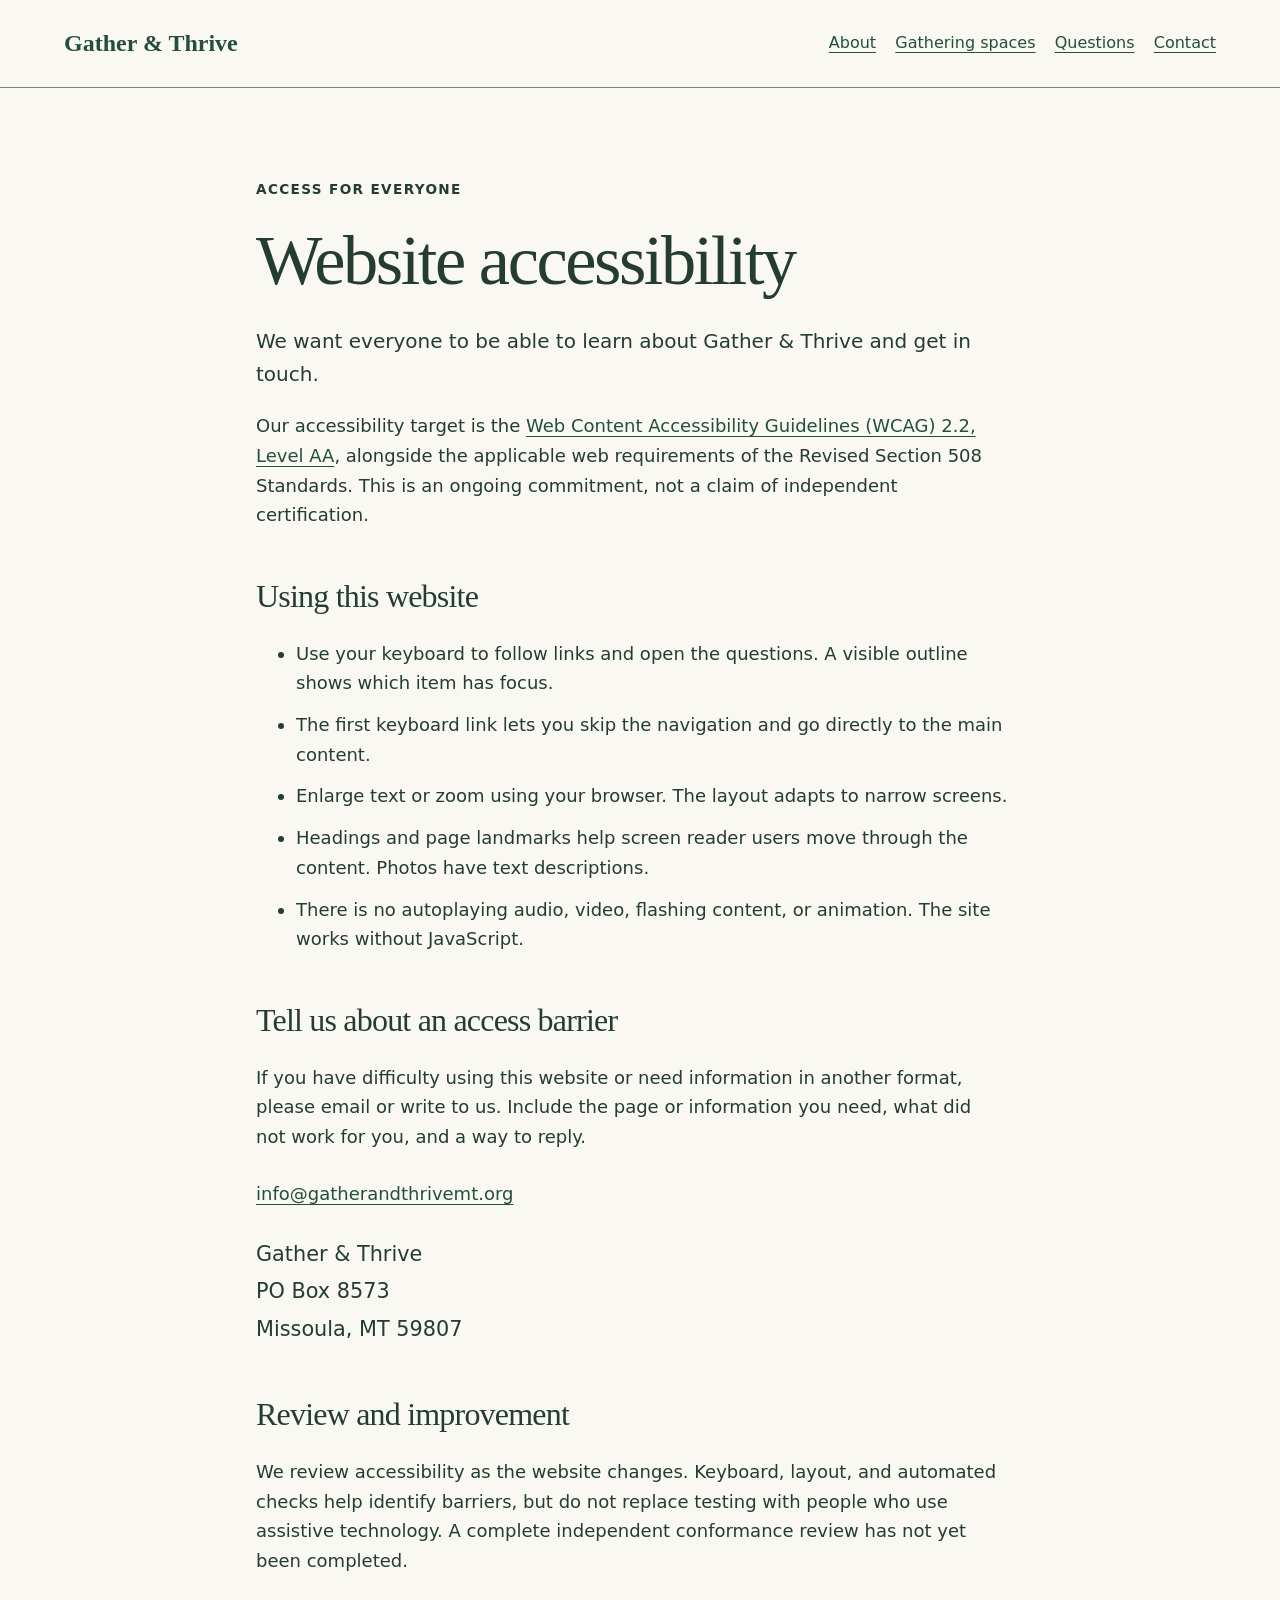
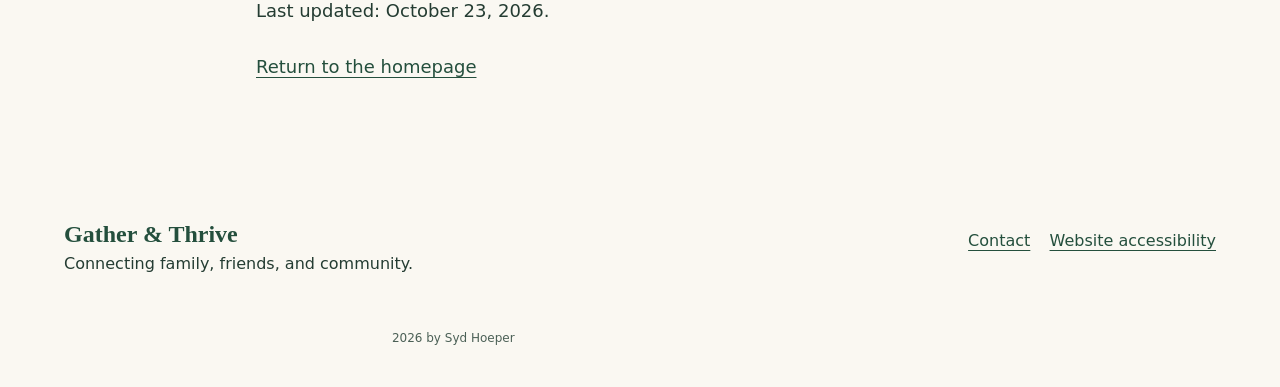
==== accessibility.html @ 0960cd4a "Build accessible Gather & Thrive informational website" ====
<!doctype html>
<html lang="en">
<head><meta charset="utf-8"><meta name="viewport" content="width=device-width, initial-scale=1"><meta name="description" content="Accessibility features and feedback for the Gather & Thrive website."><title>Website accessibility | Gather &amp; Thrive</title><link rel="stylesheet" href="styles.css"></head>
<body>
<a class="skip" href="#main">Skip to main content</a>
<header><div class="wrap header-inner"><a class="brand" href="./" aria-label="Gather and Thrive home">Gather &amp; Thrive</a><nav aria-label="Main"><ul><li><a href="./#about">About</a></li><li><a href="./#spaces">Gathering spaces</a></li><li><a href="./#questions">Questions</a></li><li><a href="./#contact">Contact</a></li></ul></nav></div></header>
<main id="main" tabindex="-1" class="wrap article">
<p class="eyebrow">Access for everyone</p><h1>Website accessibility</h1>
<p class="lead">We want everyone to be able to learn about Gather &amp; Thrive and get in touch.</p>
<p>Our accessibility target is the <a href="https://www.w3.org/TR/WCAG22/">Web Content Accessibility Guidelines (WCAG) 2.2, Level AA</a>, alongside the applicable web requirements of the Revised Section 508 Standards. This is an ongoing commitment, not a claim of independent certification.</p>
<h2>Using this website</h2><ul>
<li>Use your keyboard to follow links and open the questions. A visible outline shows which item has focus.</li>
<li>The first keyboard link lets you skip the navigation and go directly to the main content.</li>
<li>Enlarge text or zoom using your browser. The layout adapts to narrow screens.</li>
<li>Headings and page landmarks help screen reader users move through the content. Photos have text descriptions.</li>
<li>There is no autoplaying audio, video, flashing content, or animation. The site works without JavaScript.</li>
</ul>
<h2>Tell us about an access barrier</h2><p>If you have difficulty using this website or need information in another format, please email or write to us. Include the page or information you need, what did not work for you, and a way to reply.</p>
<p><a class="text-link" href="mailto:info@gatherandthrivemt.org">info@gatherandthrivemt.org</a></p>
<address>Gather &amp; Thrive<br>PO Box 8573<br>Missoula, MT 59807</address>

<h2>Review and improvement</h2><p>We review accessibility as the website changes. Keyboard, layout, and automated checks help identify barriers, but do not replace testing with people who use assistive technology. A complete independent conformance review has not yet been completed.</p>
<p>Last updated: October 23, 2026.</p><a class="text-link" href="./">Return to the homepage</a>
</main>
<footer><div class="wrap footer-inner"><div><a class="brand" href="./">Gather &amp; Thrive</a><p>Connecting family, friends, and community.</p></div><nav aria-label="Footer"><ul><li><a href="./#contact">Contact</a></li><li><a href="accessibility.html" aria-current="page">Website accessibility</a></li></ul></nav></div><p class="wrap site-credit">2026 by Syd Hoeper</p></footer>
</body></html>
---- styles.css ----
/* DESIGN SETTINGS: change these variables to restyle the whole site. */
:root {
  --paper: #faf8f2; --surface: #ffffff; --ink: #243c32; --muted: #4b6056;
  --brand: #244f3d; --soft: #e7eddf; --accent: #eee1c8; --line: #79877b;
  --focus: #174fa1; --heading-font: Georgia, 'Times New Roman', serif;
  --body-font: system-ui, -apple-system, BlinkMacSystemFont, 'Segoe UI', sans-serif;
  --width: 72rem; --radius: .3rem; --section-space: clamp(3rem, 7vw, 6rem);
}
* { box-sizing: border-box; }
html { scroll-padding-top: 1.5rem; }
body { margin: 0; background: var(--paper); color: var(--ink); font: 1.125rem/1.65 var(--body-font); overflow-wrap: anywhere; }
img { display: block; max-width: 100%; height: auto; }
a { color: var(--brand); text-underline-offset: .22em; text-decoration-thickness: .08em; }
a:hover { text-decoration-thickness: .16em; }
a, summary { touch-action: manipulation; }
:focus-visible { outline: 3px solid var(--focus); outline-offset: 5px; }
.skip { position: absolute; left: 1rem; top: 1rem; z-index: 10; background: white; padding: .8rem 1rem; transform: translateY(-200%); }
.skip:focus { transform: none; }
.wrap { width: min(var(--width), calc(100% - 3rem)); margin-inline: auto; }
header { border-bottom: 1px solid var(--line); }
.header-inner { display: flex; align-items: center; justify-content: space-between; gap: 1rem 2rem; padding-block: 1.25rem; flex-wrap: wrap; }
.brand { font: 700 1.5rem/1.3 var(--heading-font); text-decoration: none; padding-block: .5rem; }
nav ul { list-style: none; display: flex; flex-wrap: wrap; gap: .2rem 1.2rem; padding: 0; margin: 0; }
nav a { display: inline-flex; min-height: 44px; align-items: center; font-size: 1rem; }
h1,h2,h3 { font-family: var(--heading-font); font-weight: 400; line-height: 1.15; text-wrap: balance; }
h1 { font-size: clamp(2.8rem, 5.5vw, 4.7rem); margin: 1rem 0 1.5rem; letter-spacing: -.035em; }
h2 { font-size: clamp(2.1rem, 4vw, 3.2rem); margin: 0 0 1.5rem; letter-spacing: -.025em; }
h3 { font-size: 1.7rem; margin: 0 0 1rem; }
p { margin: 0 0 1.25rem; max-width: 65ch; }
.eyebrow { font-size: .85rem; font-weight: 650; letter-spacing: .1em; text-transform: uppercase; }
.hero { display: grid; grid-template-columns: 1.1fr 1fr; align-items: center; gap: clamp(2rem, 5vw, 5rem); padding-block: var(--section-space); }
.hero figure { margin: 0; }
.hero img { width: 100%; aspect-ratio: 1 / 1.08; object-fit: cover; border-radius: 45% 45% var(--radius) var(--radius); }
figcaption { font-size: .875rem; color: var(--muted); margin-top: .75rem; }
.lead { font-size: 1.25rem; }
.actions { display: flex; flex-wrap: wrap; gap: .75rem 1.25rem; align-items: center; margin-block: 2rem 0; }
.button { display: inline-flex; align-items: center; justify-content: center; min-height: 48px; padding: .7rem 1.25rem; background: var(--brand); color: white; border: 2px solid var(--brand); border-radius: var(--radius); font-weight: 600; text-decoration: none; }
.button:hover { text-decoration: underline; }
.text-link { display: inline-flex; align-items: center; min-height: 44px; }
section { padding-block: var(--section-space); }
.hero { padding-block: var(--section-space); }
.soft { background: var(--soft); }
.split { display: grid; grid-template-columns: 1fr 1.4fr; gap: 2rem 5rem; }
.notice { border-left: 4px solid var(--brand); padding: 1rem 1.5rem; background: var(--surface); margin-top: 2rem; }
.notice p:last-child { margin-bottom: 0; }
.section-heading { max-width: 46rem; margin-bottom: 2.5rem; }
.spaces { display: grid; grid-template-columns: 1.1fr 1fr; gap: 3rem; align-items: start; }
.spaces img { width: 100%; aspect-ratio: 4/3; object-fit: cover; border-radius: var(--radius); }
.space + .space { border-top: 1px solid var(--line); padding-top: 2rem; margin-top: 2rem; }
.steps { display: grid; grid-template-columns: repeat(3, 1fr); gap: 2rem; padding: 0; list-style: none; counter-reset: steps; }
.steps li { counter-increment: steps; border-top: 1px solid var(--line); padding-top: 1.5rem; }
.steps li::before { content: '0' counter(steps); display: block; font-size: .875rem; font-weight: 700; margin-bottom: 1rem; }
details { border-top: 1px solid var(--line); padding: .5rem 0; }
details:last-child { border-bottom: 1px solid var(--line); }
summary { cursor: pointer; padding: 1rem .25rem; min-height: 48px; font-weight: 650; }
details p { padding: .25rem 1.5rem; }
.contact { background: var(--accent); }
address { font-style: normal; font-size: 1.3rem; line-height: 1.8; }
.contact-box { background: var(--paper); padding: clamp(1.5rem, 4vw, 3rem); border-radius: var(--radius); }
.small { font-size: 1rem; color: var(--muted); }
footer { padding-block: 2.5rem; }
.footer-inner { display: flex; gap: 1rem 3rem; flex-wrap: wrap; justify-content: space-between; }
footer p { font-size: 1rem; }
.article { max-width: 48rem; padding-block: var(--section-space); }
.article h2 { font-size: 2rem; margin-top: 3rem; }
.article li { margin-bottom: .75rem; }
@media (max-width: 48rem) {
  .hero,.split,.spaces,.steps { grid-template-columns: 1fr; }
  .hero figure { max-width: 36rem; }
  .hero img { aspect-ratio: 4/3; border-radius: var(--radius); }
  .header-inner { align-items: start; }
  nav ul { gap: .2rem 1rem; }
  .wrap { width: calc(100% - 2.5rem); }
}
@media (forced-colors: active) {
 .button { border: 2px solid ButtonText; }
 :focus-visible { outline-color: Highlight; }
}
@media print { .skip,header nav,.actions { display: none; } body { font-size: 12pt; } section,.hero { padding-block: 1rem; } .hero img { max-height: 15rem; width: auto; } }

/* Small credit remains readable and follows browser text-size settings. */
footer .site-credit { font-size: .75rem; line-height: 1.5; color: var(--muted); margin-top: 2rem; margin-bottom: 0; }
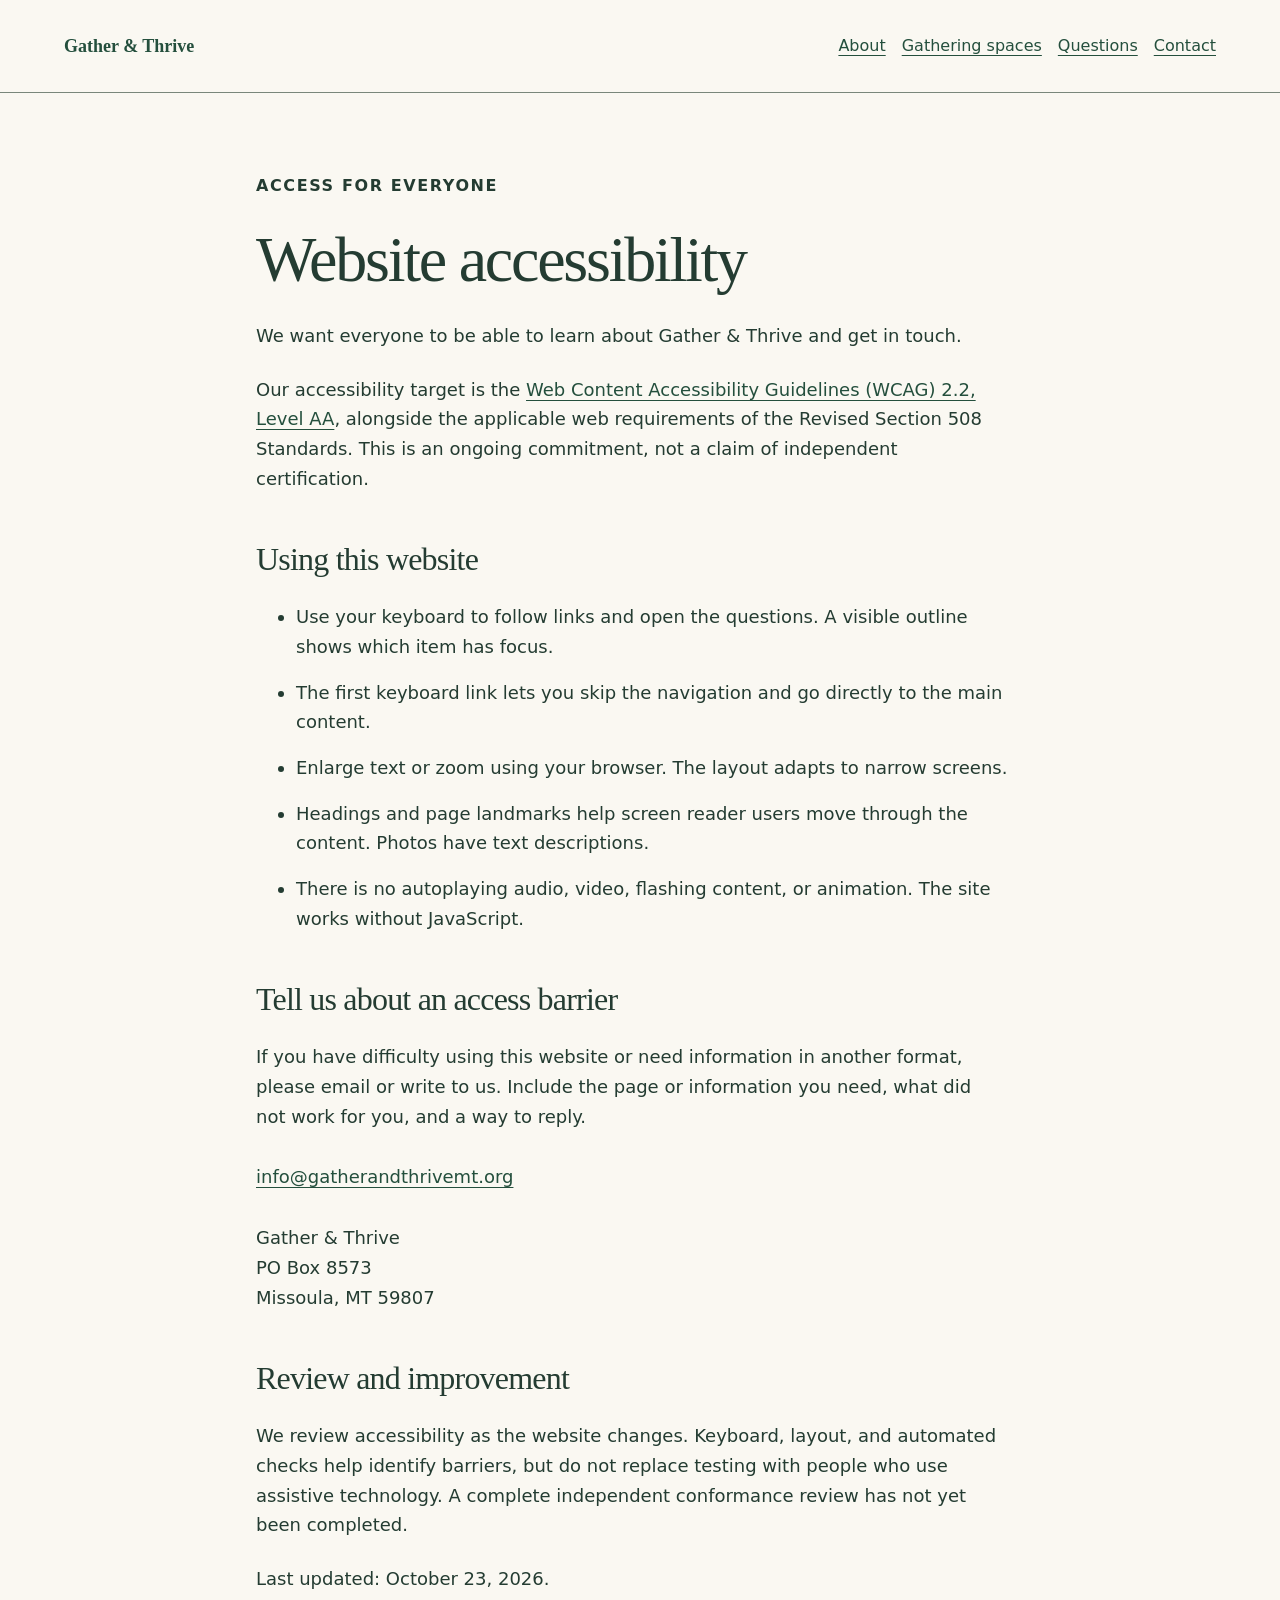
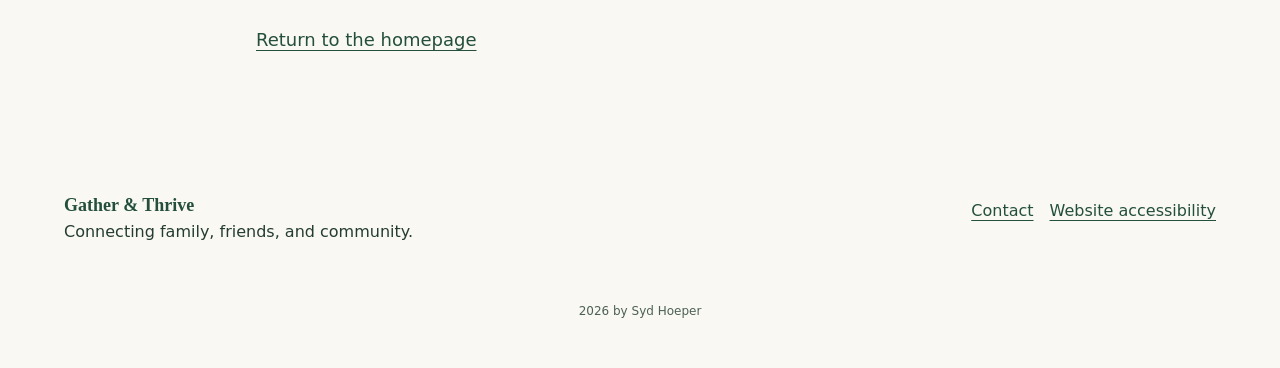
==== commit 93359dca: "Refresh cached stylesheet after design update" ====
--- a/accessibility.html
+++ b/accessibility.html
@@ -1,6 +1,6 @@
 <!doctype html>
 <html lang="en">
-<head><meta charset="utf-8"><meta name="viewport" content="width=device-width, initial-scale=1"><meta name="description" content="Accessibility features and feedback for the Gather & Thrive website."><title>Website accessibility | Gather &amp; Thrive</title><link rel="stylesheet" href="styles.css"></head>
+<head><meta charset="utf-8"><meta name="viewport" content="width=device-width, initial-scale=1"><meta name="description" content="Accessibility features and feedback for the Gather & Thrive website."><title>Website accessibility | Gather &amp; Thrive</title><link rel="stylesheet" href="styles.css?v=a031543"></head>
 <body>
 <a class="skip" href="#main">Skip to main content</a>
 <header><div class="wrap header-inner"><a class="brand" href="./" aria-label="Gather and Thrive home">Gather &amp; Thrive</a><nav aria-label="Main"><ul><li><a href="./#about">About</a></li><li><a href="./#spaces">Gathering spaces</a></li><li><a href="./#questions">Questions</a></li><li><a href="./#contact">Contact</a></li></ul></nav></div></header>
--- a/styles.css
+++ b/styles.css
@@ -4,79 +4,90 @@
   --brand: #244f3d; --soft: #e7eddf; --accent: #eee1c8; --line: #79877b;
   --focus: #174fa1; --heading-font: Georgia, 'Times New Roman', serif;
   --body-font: system-ui, -apple-system, BlinkMacSystemFont, 'Segoe UI', sans-serif;
-  --width: 72rem; --radius: .3rem; --section-space: clamp(3rem, 7vw, 6rem);
+  /* Five purposeful type roles. Only the display size changes on mobile. */
+  --text-credit: .75rem; --text-small: 1rem; --text-body: 1.125rem;
+  --text-heading: 2rem; --text-display: 4rem;
+  --leading-body: 1.65; --leading-heading: 1.15;
+  /* Shared spacing scale: 4, 8, 16, 24, 32, 48, 80px. */
+  --space-1: .25rem; --space-2: .5rem; --space-3: 1rem;
+  --space-4: 1.5rem; --space-5: 2rem; --space-6: 3rem; --space-7: 5rem;
+  --width: 72rem; --radius: .3rem; --section-space: var(--space-7);
 }
 * { box-sizing: border-box; }
-html { scroll-padding-top: 1.5rem; }
-body { margin: 0; background: var(--paper); color: var(--ink); font: 1.125rem/1.65 var(--body-font); overflow-wrap: anywhere; }
+html { scroll-padding-top: var(--space-4); }
+body { margin: 0; background: var(--paper); color: var(--ink); font: var(--text-body)/var(--leading-body) var(--body-font); overflow-wrap: anywhere; }
 img { display: block; max-width: 100%; height: auto; }
 a { color: var(--brand); text-underline-offset: .22em; text-decoration-thickness: .08em; }
 a:hover { text-decoration-thickness: .16em; }
 a, summary { touch-action: manipulation; }
 :focus-visible { outline: 3px solid var(--focus); outline-offset: 5px; }
-.skip { position: absolute; left: 1rem; top: 1rem; z-index: 10; background: white; padding: .8rem 1rem; transform: translateY(-200%); }
+.skip { position: absolute; left: 1rem; top: 1rem; z-index: 10; background: white; padding: var(--space-3) var(--space-3); transform: translateY(-200%); }
 .skip:focus { transform: none; }
 .wrap { width: min(var(--width), calc(100% - 3rem)); margin-inline: auto; }
 header { border-bottom: 1px solid var(--line); }
-.header-inner { display: flex; align-items: center; justify-content: space-between; gap: 1rem 2rem; padding-block: 1.25rem; flex-wrap: wrap; }
-.brand { font: 700 1.5rem/1.3 var(--heading-font); text-decoration: none; padding-block: .5rem; }
-nav ul { list-style: none; display: flex; flex-wrap: wrap; gap: .2rem 1.2rem; padding: 0; margin: 0; }
-nav a { display: inline-flex; min-height: 44px; align-items: center; font-size: 1rem; }
-h1,h2,h3 { font-family: var(--heading-font); font-weight: 400; line-height: 1.15; text-wrap: balance; }
-h1 { font-size: clamp(2.8rem, 5.5vw, 4.7rem); margin: 1rem 0 1.5rem; letter-spacing: -.035em; }
-h2 { font-size: clamp(2.1rem, 4vw, 3.2rem); margin: 0 0 1.5rem; letter-spacing: -.025em; }
-h3 { font-size: 1.7rem; margin: 0 0 1rem; }
-p { margin: 0 0 1.25rem; max-width: 65ch; }
-.eyebrow { font-size: .85rem; font-weight: 650; letter-spacing: .1em; text-transform: uppercase; }
-.hero { display: grid; grid-template-columns: 1.1fr 1fr; align-items: center; gap: clamp(2rem, 5vw, 5rem); padding-block: var(--section-space); }
+.header-inner { display: flex; align-items: center; justify-content: space-between; gap: var(--space-3) var(--space-5); padding-block: var(--space-4); flex-wrap: wrap; }
+.brand { font: 700 var(--text-body)/var(--leading-heading) var(--heading-font); text-decoration: none; padding-block: var(--space-2); }
+nav ul { list-style: none; display: flex; flex-wrap: wrap; gap: var(--space-1) var(--space-3); padding: 0; margin: 0; }
+nav a { display: inline-flex; min-height: 44px; align-items: center; font-size: var(--text-small); }
+h1,h2,h3 { font-family: var(--heading-font); font-weight: 400; line-height: var(--leading-heading); text-wrap: balance; }
+h1 { font-size: var(--text-display); margin: var(--space-3) 0 var(--space-4); letter-spacing: -.035em; }
+h2 { font-size: var(--text-heading); margin: 0 0 var(--space-4); letter-spacing: -.025em; }
+h3 { font-size: var(--text-body); font-family: var(--body-font); font-weight: 650; margin: 0 0 var(--space-3); }
+p { margin: 0 0 var(--space-4); max-width: 65ch; }
+.eyebrow { font-size: var(--text-small); font-weight: 650; letter-spacing: .1em; text-transform: uppercase; }
+.hero { display: grid; grid-template-columns: 1.1fr 1fr; align-items: center; gap: var(--space-6); padding-block: var(--section-space); }
 .hero figure { margin: 0; }
 .hero img { width: 100%; aspect-ratio: 1 / 1.08; object-fit: cover; border-radius: 45% 45% var(--radius) var(--radius); }
-figcaption { font-size: .875rem; color: var(--muted); margin-top: .75rem; }
-.lead { font-size: 1.25rem; }
-.actions { display: flex; flex-wrap: wrap; gap: .75rem 1.25rem; align-items: center; margin-block: 2rem 0; }
-.button { display: inline-flex; align-items: center; justify-content: center; min-height: 48px; padding: .7rem 1.25rem; background: var(--brand); color: white; border: 2px solid var(--brand); border-radius: var(--radius); font-weight: 600; text-decoration: none; }
+figcaption { font-size: var(--text-small); color: var(--muted); margin-top: var(--space-3); }
+.lead { font-size: var(--text-body); }
+.actions { display: flex; flex-wrap: wrap; gap: var(--space-3) var(--space-4); align-items: center; margin-block: var(--space-5) 0; }
+.button { display: inline-flex; align-items: center; justify-content: center; min-height: 48px; padding: var(--space-3) var(--space-4); background: var(--brand); color: white; border: 2px solid var(--brand); border-radius: var(--radius); font-weight: 600; text-decoration: none; }
 .button:hover { text-decoration: underline; }
 .text-link { display: inline-flex; align-items: center; min-height: 44px; }
 section { padding-block: var(--section-space); }
 .hero { padding-block: var(--section-space); }
 .soft { background: var(--soft); }
-.split { display: grid; grid-template-columns: 1fr 1.4fr; gap: 2rem 5rem; }
-.notice { border-left: 4px solid var(--brand); padding: 1rem 1.5rem; background: var(--surface); margin-top: 2rem; }
+.split { display: grid; grid-template-columns: 1fr 1.4fr; gap: var(--space-5) var(--space-7); }
+.notice { border-left: 4px solid var(--brand); padding: var(--space-3) var(--space-4); background: var(--surface); margin-top: var(--space-5); }
 .notice p:last-child { margin-bottom: 0; }
-.section-heading { max-width: 46rem; margin-bottom: 2.5rem; }
-.spaces { display: grid; grid-template-columns: 1.1fr 1fr; gap: 3rem; align-items: start; }
+.section-heading { max-width: 46rem; margin-bottom: var(--space-6); }
+.spaces { display: grid; grid-template-columns: 1.1fr 1fr; gap: var(--space-6); align-items: start; }
 .spaces img { width: 100%; aspect-ratio: 4/3; object-fit: cover; border-radius: var(--radius); }
-.space + .space { border-top: 1px solid var(--line); padding-top: 2rem; margin-top: 2rem; }
-.steps { display: grid; grid-template-columns: repeat(3, 1fr); gap: 2rem; padding: 0; list-style: none; counter-reset: steps; }
+.space + .space { border-top: 1px solid var(--line); padding-top: 2rem; margin-top: var(--space-5); }
+.steps { display: grid; grid-template-columns: repeat(3, 1fr); gap: var(--space-5); padding: 0; list-style: none; counter-reset: steps; }
 .steps li { counter-increment: steps; border-top: 1px solid var(--line); padding-top: 1.5rem; }
-.steps li::before { content: '0' counter(steps); display: block; font-size: .875rem; font-weight: 700; margin-bottom: 1rem; }
-details { border-top: 1px solid var(--line); padding: .5rem 0; }
+.steps li::before { content: '0' counter(steps); display: block; font-size: var(--text-small); font-weight: 700; margin-bottom: var(--space-3); }
+details { border-top: 1px solid var(--line); padding: var(--space-2) 0; }
 details:last-child { border-bottom: 1px solid var(--line); }
-summary { cursor: pointer; padding: 1rem .25rem; min-height: 48px; font-weight: 650; }
-details p { padding: .25rem 1.5rem; }
+summary { cursor: pointer; padding: var(--space-3) var(--space-1); min-height: 48px; font-weight: 650; }
+details p { padding: var(--space-1) var(--space-4); }
 .contact { background: var(--accent); }
-address { font-style: normal; font-size: 1.3rem; line-height: 1.8; }
-.contact-box { background: var(--paper); padding: clamp(1.5rem, 4vw, 3rem); border-radius: var(--radius); }
-.small { font-size: 1rem; color: var(--muted); }
-footer { padding-block: 2.5rem; }
-.footer-inner { display: flex; gap: 1rem 3rem; flex-wrap: wrap; justify-content: space-between; }
-footer p { font-size: 1rem; }
+address { font-style: normal; font-size: var(--text-body); line-height: var(--leading-body); }
+.contact-box { background: var(--paper); padding: var(--space-6); border-radius: var(--radius); }
+.small { font-size: var(--text-small); color: var(--muted); }
+footer { padding-block: var(--space-6); }
+.footer-inner { display: flex; gap: var(--space-3) var(--space-6); flex-wrap: wrap; justify-content: space-between; }
+footer p { font-size: var(--text-small); }
 .article { max-width: 48rem; padding-block: var(--section-space); }
-.article h2 { font-size: 2rem; margin-top: 3rem; }
-.article li { margin-bottom: .75rem; }
+.article h2 { font-size: var(--text-heading); margin-top: var(--space-6); }
+.article li { margin-bottom: var(--space-3); }
 @media (max-width: 48rem) {
+  :root { --text-display: 3rem; --section-space: var(--space-6); }
+  .contact-box { padding: var(--space-4); }
   .hero,.split,.spaces,.steps { grid-template-columns: 1fr; }
   .hero figure { max-width: 36rem; }
   .hero img { aspect-ratio: 4/3; border-radius: var(--radius); }
   .header-inner { align-items: start; }
-  nav ul { gap: .2rem 1rem; }
+  nav ul { gap: var(--space-1) var(--space-3); }
   .wrap { width: calc(100% - 2.5rem); }
 }
 @media (forced-colors: active) {
  .button { border: 2px solid ButtonText; }
  :focus-visible { outline-color: Highlight; }
 }
-@media print { .skip,header nav,.actions { display: none; } body { font-size: 12pt; } section,.hero { padding-block: 1rem; } .hero img { max-height: 15rem; width: auto; } }
+@media print { .skip,header nav,.actions { display: none; } body { font-size: 12pt; } section,.hero { padding-block: var(--space-3); } .hero img { max-height: 15rem; width: auto; } }
 
 /* Small credit remains readable and follows browser text-size settings. */
-footer .site-credit { font-size: .75rem; line-height: 1.5; color: var(--muted); margin-top: 2rem; margin-bottom: 0; }
+footer .site-credit { text-align: center; max-width: none; font-size: var(--text-credit); line-height: 1.5; color: var(--muted); margin-top: var(--space-5); margin-bottom: 0; }
+
+.contact-note { margin-top: var(--space-4); }
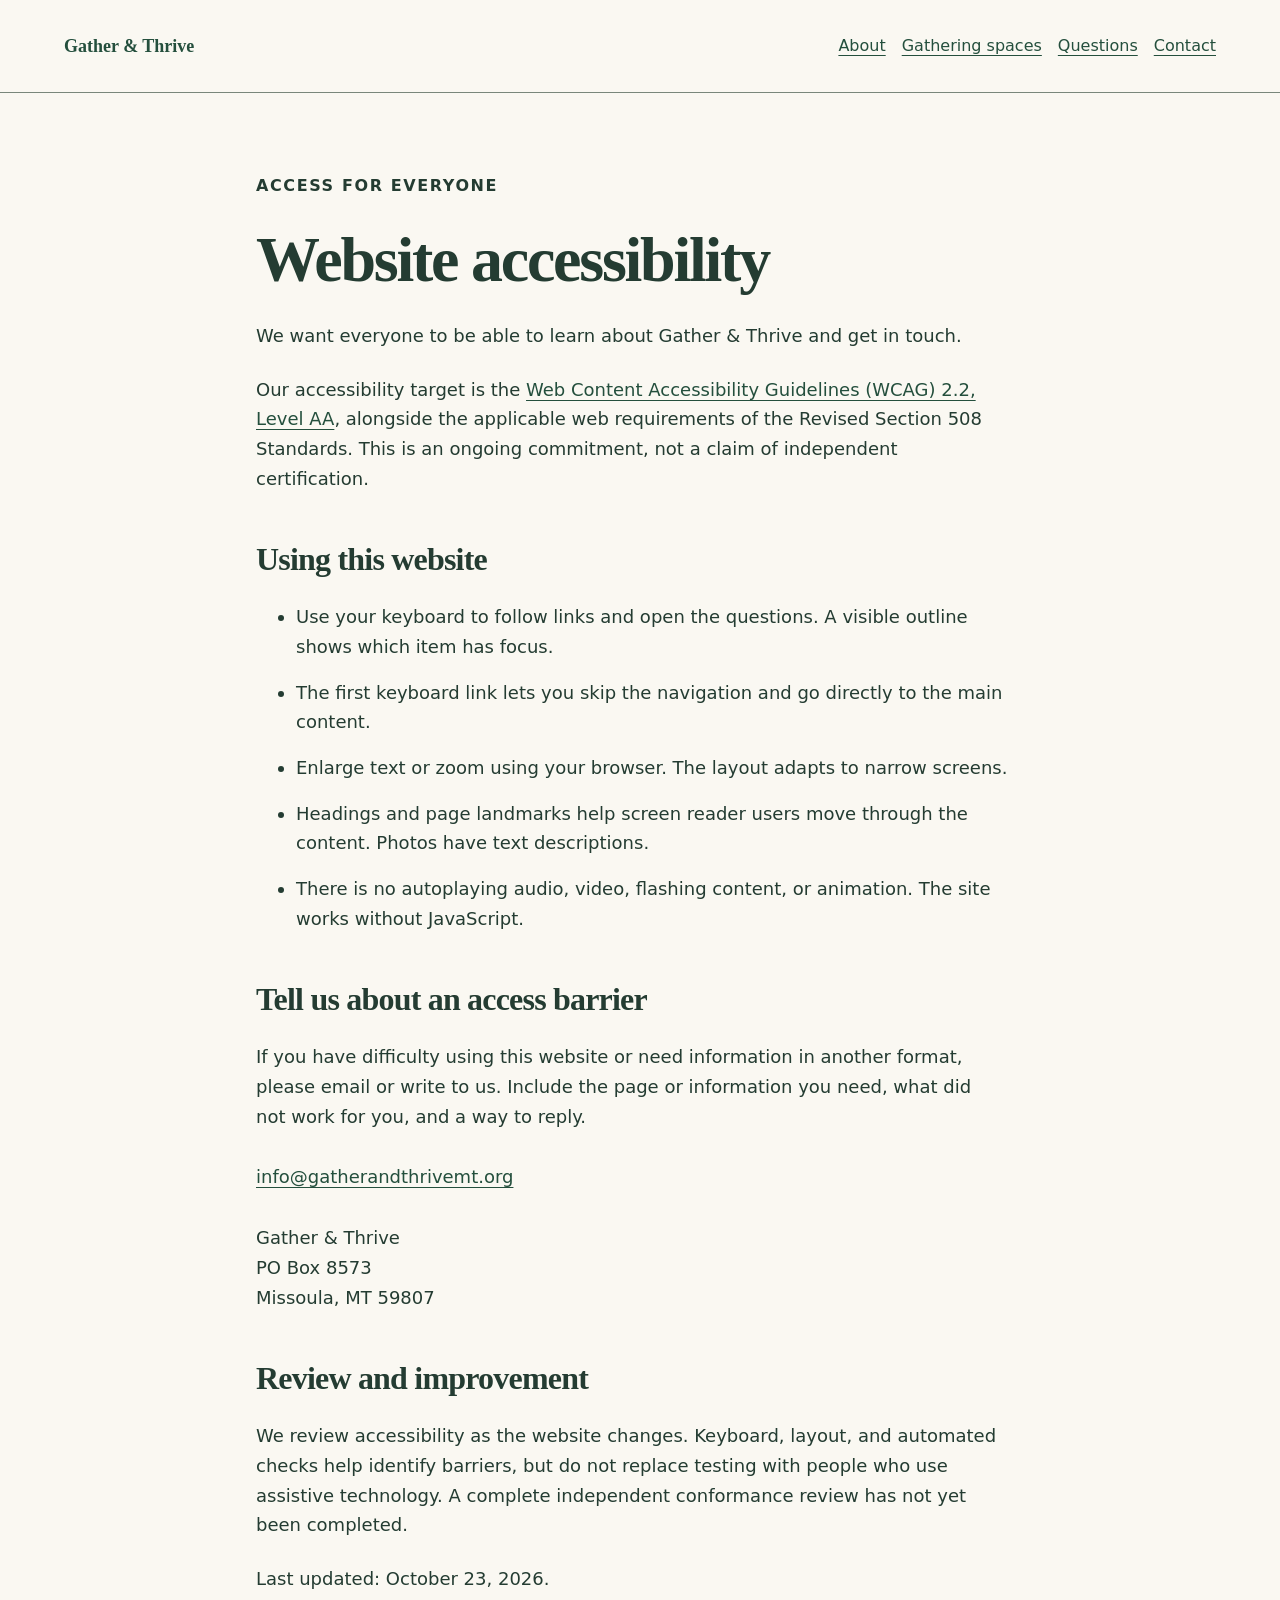
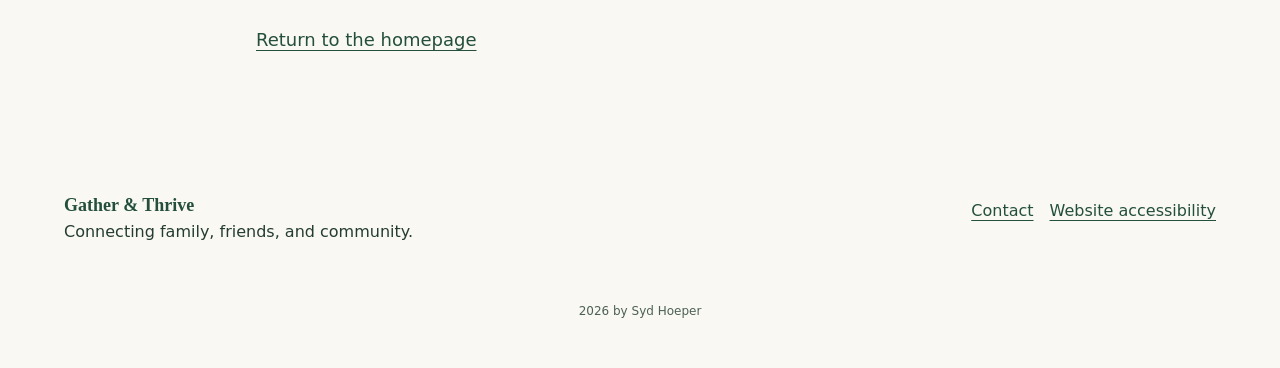
==== commit 1c5fb2f1: "Strengthen heading hierarchy with shared bold weight" ====
--- a/accessibility.html
+++ b/accessibility.html
@@ -1,6 +1,6 @@
 <!doctype html>
 <html lang="en">
-<head><meta charset="utf-8"><meta name="viewport" content="width=device-width, initial-scale=1"><meta name="description" content="Accessibility features and feedback for the Gather & Thrive website."><title>Website accessibility | Gather &amp; Thrive</title><link rel="stylesheet" href="styles.css?v=a031543"></head>
+<head><meta charset="utf-8"><meta name="viewport" content="width=device-width, initial-scale=1"><meta name="description" content="Accessibility features and feedback for the Gather & Thrive website."><title>Website accessibility | Gather &amp; Thrive</title><link rel="stylesheet" href="styles.css?v=heading-weight"></head>
 <body>
 <a class="skip" href="#main">Skip to main content</a>
 <header><div class="wrap header-inner"><a class="brand" href="./" aria-label="Gather and Thrive home">Gather &amp; Thrive</a><nav aria-label="Main"><ul><li><a href="./#about">About</a></li><li><a href="./#spaces">Gathering spaces</a></li><li><a href="./#questions">Questions</a></li><li><a href="./#contact">Contact</a></li></ul></nav></div></header>
--- a/styles.css
+++ b/styles.css
@@ -7,7 +7,7 @@
   /* Five purposeful type roles. Only the display size changes on mobile. */
   --text-credit: .75rem; --text-small: 1rem; --text-body: 1.125rem;
   --text-heading: 2rem; --text-display: 4rem;
-  --leading-body: 1.65; --leading-heading: 1.15;
+  --weight-heading: 700; --leading-body: 1.65; --leading-heading: 1.15;
   /* Shared spacing scale: 4, 8, 16, 24, 32, 48, 80px. */
   --space-1: .25rem; --space-2: .5rem; --space-3: 1rem;
   --space-4: 1.5rem; --space-5: 2rem; --space-6: 3rem; --space-7: 5rem;
@@ -29,10 +29,10 @@
 .brand { font: 700 var(--text-body)/var(--leading-heading) var(--heading-font); text-decoration: none; padding-block: var(--space-2); }
 nav ul { list-style: none; display: flex; flex-wrap: wrap; gap: var(--space-1) var(--space-3); padding: 0; margin: 0; }
 nav a { display: inline-flex; min-height: 44px; align-items: center; font-size: var(--text-small); }
-h1,h2,h3 { font-family: var(--heading-font); font-weight: 400; line-height: var(--leading-heading); text-wrap: balance; }
+h1,h2,h3 { font-family: var(--heading-font); font-weight: var(--weight-heading); line-height: var(--leading-heading); text-wrap: balance; }
 h1 { font-size: var(--text-display); margin: var(--space-3) 0 var(--space-4); letter-spacing: -.035em; }
 h2 { font-size: var(--text-heading); margin: 0 0 var(--space-4); letter-spacing: -.025em; }
-h3 { font-size: var(--text-body); font-family: var(--body-font); font-weight: 650; margin: 0 0 var(--space-3); }
+h3 { font-size: var(--text-body); font-family: var(--body-font); font-weight: var(--weight-heading); margin: 0 0 var(--space-3); }
 p { margin: 0 0 var(--space-4); max-width: 65ch; }
 .eyebrow { font-size: var(--text-small); font-weight: 650; letter-spacing: .1em; text-transform: uppercase; }
 .hero { display: grid; grid-template-columns: 1.1fr 1fr; align-items: center; gap: var(--space-6); padding-block: var(--section-space); }
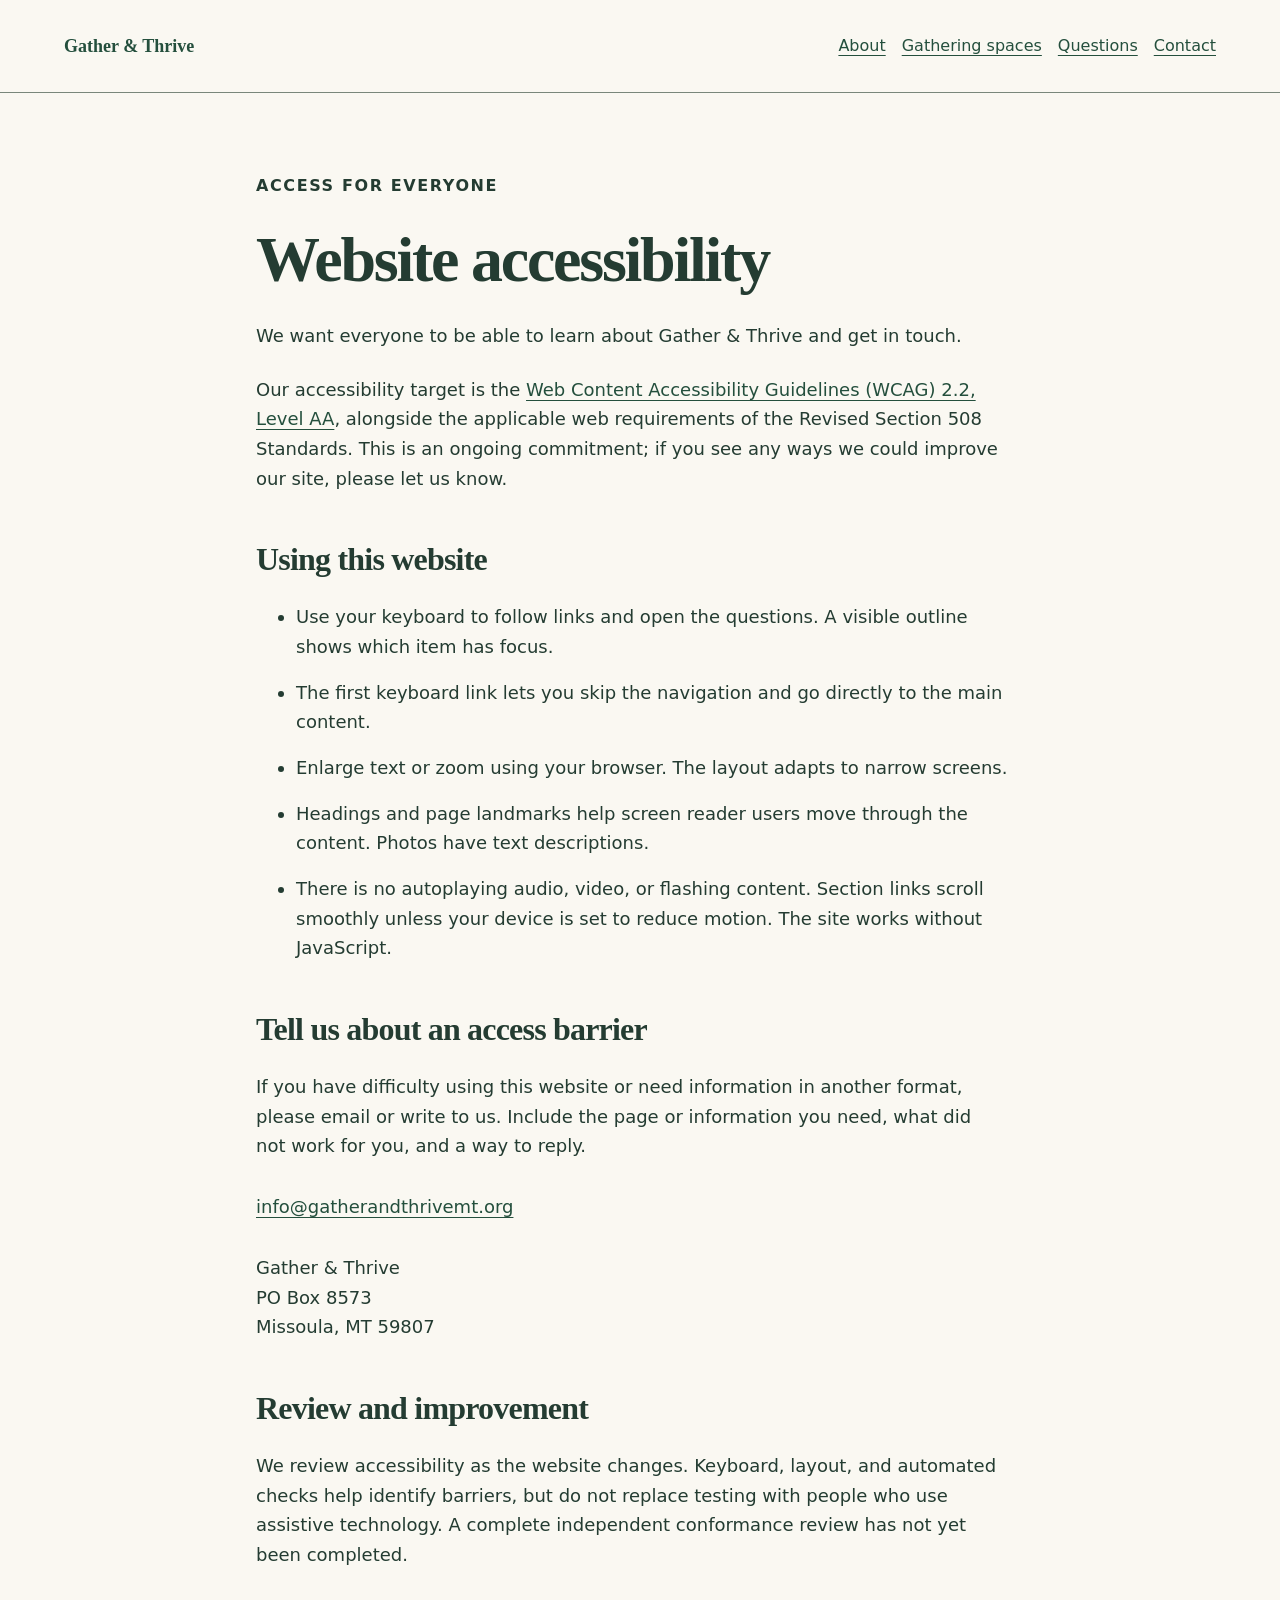
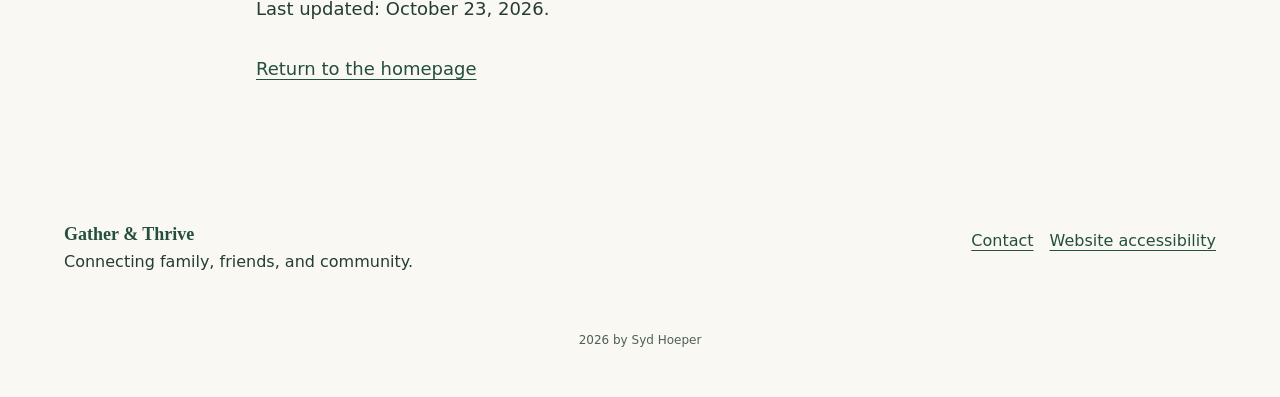
==== commit 34ac374d: "Update accessibility invitation and add motion-aware smooth scrolling" ====
--- a/accessibility.html
+++ b/accessibility.html
@@ -1,19 +1,19 @@
 <!doctype html>
 <html lang="en">
-<head><meta charset="utf-8"><meta name="viewport" content="width=device-width, initial-scale=1"><meta name="description" content="Accessibility features and feedback for the Gather & Thrive website."><title>Website accessibility | Gather &amp; Thrive</title><link rel="stylesheet" href="styles.css?v=heading-weight"></head>
+<head><meta charset="utf-8"><meta name="viewport" content="width=device-width, initial-scale=1"><meta name="description" content="Accessibility features and feedback for the Gather & Thrive website."><title>Website accessibility | Gather &amp; Thrive</title><link rel="stylesheet" href="styles.css?v=smooth-scroll"></head>
 <body>
 <a class="skip" href="#main">Skip to main content</a>
 <header><div class="wrap header-inner"><a class="brand" href="./" aria-label="Gather and Thrive home">Gather &amp; Thrive</a><nav aria-label="Main"><ul><li><a href="./#about">About</a></li><li><a href="./#spaces">Gathering spaces</a></li><li><a href="./#questions">Questions</a></li><li><a href="./#contact">Contact</a></li></ul></nav></div></header>
 <main id="main" tabindex="-1" class="wrap article">
 <p class="eyebrow">Access for everyone</p><h1>Website accessibility</h1>
 <p class="lead">We want everyone to be able to learn about Gather &amp; Thrive and get in touch.</p>
-<p>Our accessibility target is the <a href="https://www.w3.org/TR/WCAG22/">Web Content Accessibility Guidelines (WCAG) 2.2, Level AA</a>, alongside the applicable web requirements of the Revised Section 508 Standards. This is an ongoing commitment, not a claim of independent certification.</p>
+<p>Our accessibility target is the <a href="https://www.w3.org/TR/WCAG22/">Web Content Accessibility Guidelines (WCAG) 2.2, Level AA</a>, alongside the applicable web requirements of the Revised Section 508 Standards. This is an ongoing commitment; if you see any ways we could improve our site, please let us know.</p>
 <h2>Using this website</h2><ul>
 <li>Use your keyboard to follow links and open the questions. A visible outline shows which item has focus.</li>
 <li>The first keyboard link lets you skip the navigation and go directly to the main content.</li>
 <li>Enlarge text or zoom using your browser. The layout adapts to narrow screens.</li>
 <li>Headings and page landmarks help screen reader users move through the content. Photos have text descriptions.</li>
-<li>There is no autoplaying audio, video, flashing content, or animation. The site works without JavaScript.</li>
+<li>There is no autoplaying audio, video, or flashing content. Section links scroll smoothly unless your device is set to reduce motion. The site works without JavaScript.</li>
 </ul>
 <h2>Tell us about an access barrier</h2><p>If you have difficulty using this website or need information in another format, please email or write to us. Include the page or information you need, what did not work for you, and a way to reply.</p>
 <p><a class="text-link" href="mailto:info@gatherandthrivemt.org">info@gatherandthrivemt.org</a></p>
--- a/styles.css
+++ b/styles.css
@@ -15,6 +15,10 @@
 }
 * { box-sizing: border-box; }
 html { scroll-padding-top: var(--space-4); }
+/* Respect visitors who prefer to avoid motion. */
+@media (prefers-reduced-motion: no-preference) {
+  html { scroll-behavior: smooth; }
+}
 body { margin: 0; background: var(--paper); color: var(--ink); font: var(--text-body)/var(--leading-body) var(--body-font); overflow-wrap: anywhere; }
 img { display: block; max-width: 100%; height: auto; }
 a { color: var(--brand); text-underline-offset: .22em; text-decoration-thickness: .08em; }
